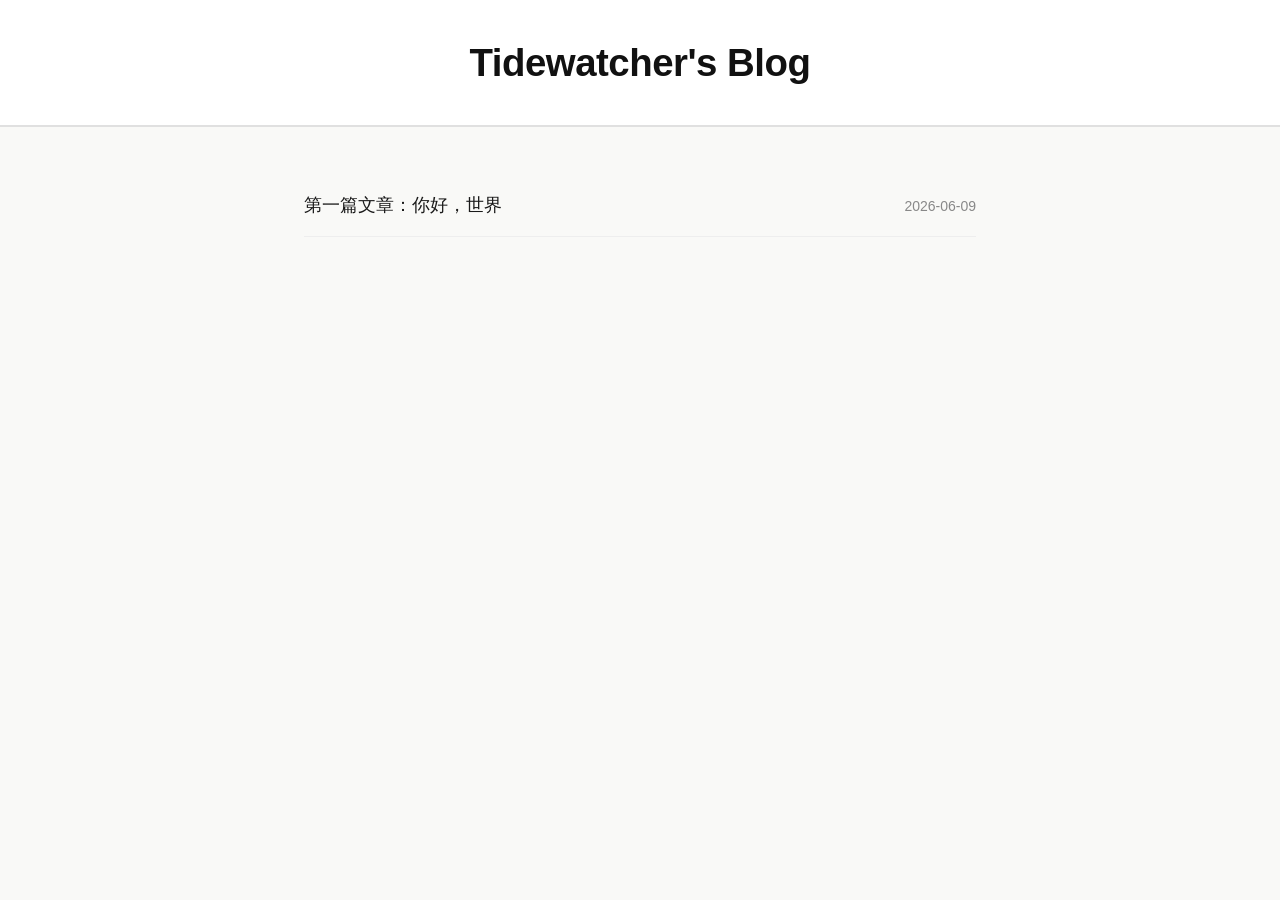
==== index.html @ bd3cb54d "Initial blog setup: homepage, styles, sample post, CF Pages deploy" ====
<!DOCTYPE html>
<html lang="zh-CN">
<head>
  <meta charset="UTF-8">
  <meta name="viewport" content="width=device-width, initial-scale=1.0">
  <title>Tidewatcher's Blog</title>
  <link rel="stylesheet" href="style.css">
</head>
<body>
  <header>
    <h1>Tidewatcher's Blog</h1>
  </header>
  <main>
    <ul id="post-list"></ul>
  </main>
  <script>
    fetch('posts/index.json')
      .then(r => r.json())
      .then(posts => {
        const list = document.getElementById('post-list');
        posts.forEach(post => {
          const li = document.createElement('li');
          const a = document.createElement('a');
          a.href = 'posts/' + post.slug + '.html';
          a.textContent = post.title;
          const date = document.createElement('span');
          date.className = 'date';
          date.textContent = post.date;
          li.appendChild(a);
          li.appendChild(date);
          list.appendChild(li);
        });
      });
  </script>
</body>
</html>
---- style.css ----
* {
  margin: 0;
  padding: 0;
  box-sizing: border-box;
}

body {
  font-family: -apple-system, BlinkMacSystemFont, 'Segoe UI', sans-serif;
  background: #f9f9f7;
  color: #222;
  line-height: 1.6;
}

header {
  background: #fff;
  border-bottom: 2px solid #e0e0e0;
  padding: 32px 0;
  text-align: center;
}

header h1 {
  font-size: 2.4rem;
  font-weight: 700;
  letter-spacing: -0.5px;
  color: #111;
}

main {
  max-width: 720px;
  margin: 48px auto;
  padding: 0 24px;
}

#post-list {
  list-style: none;
}

#post-list li {
  display: flex;
  justify-content: space-between;
  align-items: baseline;
  padding: 16px 0;
  border-bottom: 1px solid #eee;
}

#post-list li a {
  font-size: 1.1rem;
  color: #1a1a1a;
  text-decoration: none;
  font-weight: 500;
}

#post-list li a:hover {
  color: #0066cc;
}

.date {
  font-size: 0.875rem;
  color: #888;
  white-space: nowrap;
  margin-left: 16px;
}

/* Post page */
article {
  max-width: 720px;
  margin: 48px auto;
  padding: 0 24px 80px;
}

article h1 {
  font-size: 2rem;
  margin-bottom: 8px;
}

article .meta {
  color: #888;
  font-size: 0.9rem;
  margin-bottom: 36px;
}

article .content h2 {
  font-size: 1.4rem;
  margin: 32px 0 12px;
}

article .content p {
  margin-bottom: 16px;
}

article .content a {
  color: #0066cc;
}

.back {
  display: inline-block;
  margin-bottom: 32px;
  color: #888;
  text-decoration: none;
  font-size: 0.9rem;
}

.back:hover {
  color: #333;
}
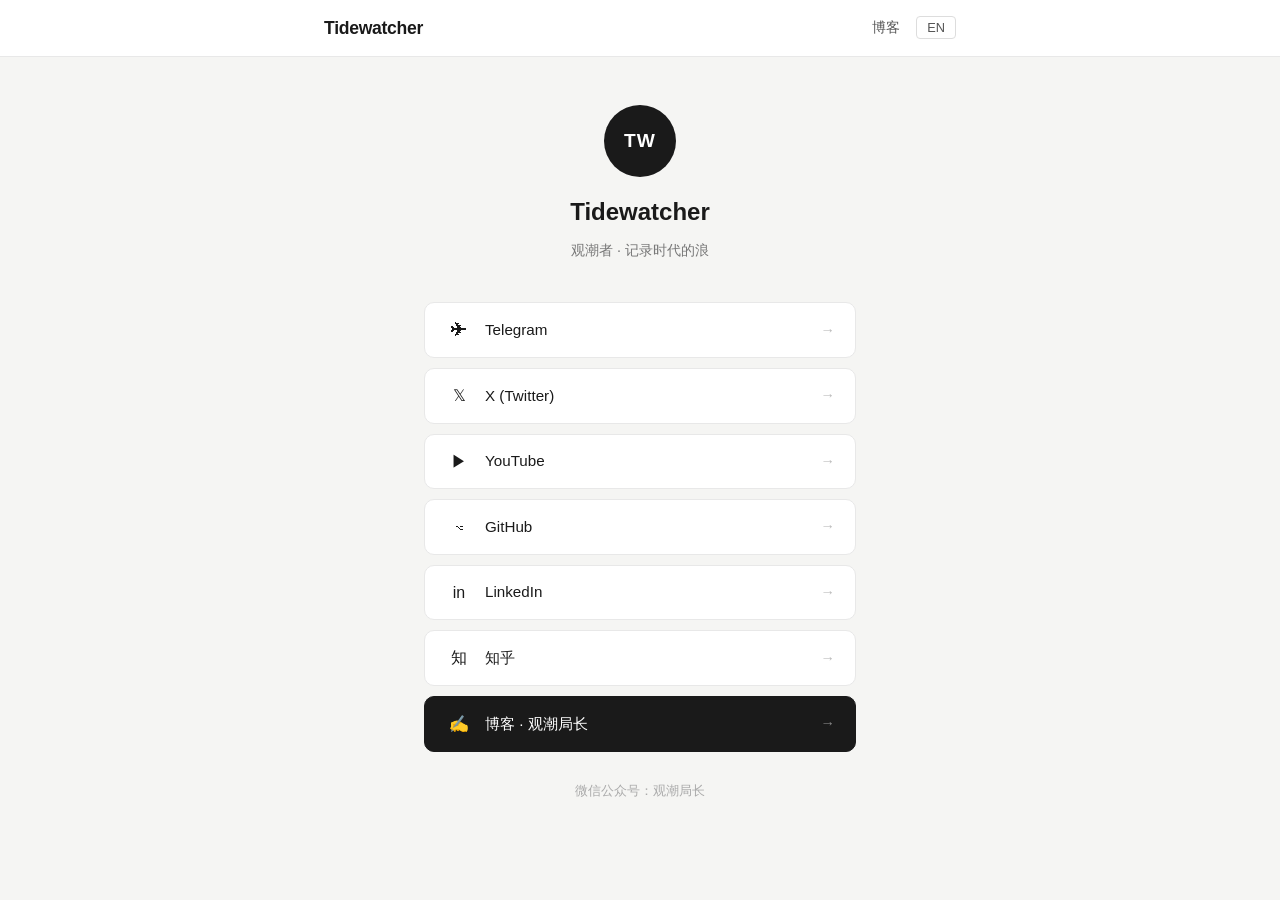
==== commit dbafa312: "Redesign: personal linktree homepage, blog with categories, bilingual support" ====
--- a/index.html
+++ b/index.html
@@ -3,34 +3,68 @@
 <head>
   <meta charset="UTF-8">
   <meta name="viewport" content="width=device-width, initial-scale=1.0">
-  <title>Tidewatcher's Blog</title>
+  <title>Tidewatcher</title>
   <link rel="stylesheet" href="style.css">
 </head>
 <body>
   <header>
-    <h1>Tidewatcher's Blog</h1>
+    <div class="header-inner">
+      <a href="index.html" class="site-title">Tidewatcher</a>
+      <nav>
+        <a href="blog.html" class="nav-link" data-zh="博客" data-en="Blog">博客</a>
+        <button class="lang-toggle" id="langToggle">EN</button>
+      </nav>
+    </div>
   </header>
-  <main>
-    <ul id="post-list"></ul>
+
+  <main class="home-main">
+    <div class="profile">
+      <div class="avatar">TW</div>
+      <h1 class="profile-name">Tidewatcher</h1>
+      <p class="profile-bio" data-zh="观潮者 · 记录时代的浪" data-en="Watching the tides · Chronicling the waves of our times">观潮者 · 记录时代的浪</p>
+    </div>
+
+    <div class="links">
+      <a href="https://t.me/TideWatcher_cao" class="link-card" target="_blank" rel="noopener">
+        <span class="link-icon">✈</span>
+        <span class="link-label">Telegram</span>
+        <span class="link-arrow">→</span>
+      </a>
+      <a href="https://x.com/TideWatcherHQ" class="link-card" target="_blank" rel="noopener">
+        <span class="link-icon">𝕏</span>
+        <span class="link-label">X (Twitter)</span>
+        <span class="link-arrow">→</span>
+      </a>
+      <a href="https://www.youtube.com/@TidewatcherHQ" class="link-card" target="_blank" rel="noopener">
+        <span class="link-icon">▶</span>
+        <span class="link-label">YouTube</span>
+        <span class="link-arrow">→</span>
+      </a>
+      <a href="https://github.com/TideWatcher" class="link-card" target="_blank" rel="noopener">
+        <span class="link-icon">⌥</span>
+        <span class="link-label">GitHub</span>
+        <span class="link-arrow">→</span>
+      </a>
+      <a href="https://www.linkedin.com/in/cousin-cao-590135120/" class="link-card" target="_blank" rel="noopener">
+        <span class="link-icon">in</span>
+        <span class="link-label">LinkedIn</span>
+        <span class="link-arrow">→</span>
+      </a>
+      <a href="https://www.zhihu.com/people/dongfangjiaozhu" class="link-card" target="_blank" rel="noopener">
+        <span class="link-icon">知</span>
+        <span class="link-label" data-zh="知乎" data-en="Zhihu">知乎</span>
+        <span class="link-arrow">→</span>
+      </a>
+      <a href="blog.html" class="link-card link-card--blog">
+        <span class="link-icon">✍</span>
+        <span class="link-label" data-zh="博客 · 观潮局长" data-en="Blog · Tidewatcher">博客 · 观潮局长</span>
+        <span class="link-arrow">→</span>
+      </a>
+    </div>
+
+    <p class="wechat-note" data-zh="微信公众号：观潮局长" data-en="WeChat Official Account: 观潮局长">微信公众号：观潮局长</p>
   </main>
-  <script>
-    fetch('posts/index.json')
-      .then(r => r.json())
-      .then(posts => {
-        const list = document.getElementById('post-list');
-        posts.forEach(post => {
-          const li = document.createElement('li');
-          const a = document.createElement('a');
-          a.href = 'posts/' + post.slug + '.html';
-          a.textContent = post.title;
-          const date = document.createElement('span');
-          date.className = 'date';
-          date.textContent = post.date;
-          li.appendChild(a);
-          li.appendChild(date);
-          list.appendChild(li);
-        });
-      });
-  </script>
+
+  <script src="lang.js"></script>
 </body>
 </html>
--- a/style.css
+++ b/style.css
@@ -5,30 +5,216 @@
 }
 
 body {
-  font-family: -apple-system, BlinkMacSystemFont, 'Segoe UI', sans-serif;
-  background: #f9f9f7;
-  color: #222;
+  font-family: -apple-system, BlinkMacSystemFont, 'Segoe UI', 'PingFang SC', 'Hiragino Sans GB', sans-serif;
+  background: #f5f5f3;
+  color: #1a1a1a;
   line-height: 1.6;
-}
-
+  min-height: 100vh;
+}
+
+/* ── Header ── */
 header {
   background: #fff;
-  border-bottom: 2px solid #e0e0e0;
-  padding: 32px 0;
+  border-bottom: 1px solid #e8e8e8;
+  position: sticky;
+  top: 0;
+  z-index: 100;
+}
+
+.header-inner {
+  max-width: 680px;
+  margin: 0 auto;
+  padding: 0 24px;
+  height: 56px;
+  display: flex;
+  align-items: center;
+  justify-content: space-between;
+}
+
+.site-title {
+  font-size: 1.1rem;
+  font-weight: 700;
+  color: #1a1a1a;
+  text-decoration: none;
+  letter-spacing: -0.3px;
+}
+
+nav {
+  display: flex;
+  align-items: center;
+  gap: 16px;
+}
+
+.nav-link {
+  font-size: 0.9rem;
+  color: #555;
+  text-decoration: none;
+}
+
+.nav-link:hover,
+.nav-link--active {
+  color: #1a1a1a;
+}
+
+.lang-toggle {
+  background: none;
+  border: 1px solid #ddd;
+  border-radius: 4px;
+  padding: 3px 10px;
+  font-size: 0.8rem;
+  color: #555;
+  cursor: pointer;
+  transition: border-color 0.15s, color 0.15s;
+}
+
+.lang-toggle:hover {
+  border-color: #999;
+  color: #1a1a1a;
+}
+
+/* ── Home / Linktree ── */
+.home-main {
+  max-width: 480px;
+  margin: 0 auto;
+  padding: 48px 24px 80px;
   text-align: center;
 }
 
-header h1 {
-  font-size: 2.4rem;
-  font-weight: 700;
-  letter-spacing: -0.5px;
-  color: #111;
-}
-
-main {
+.profile {
+  margin-bottom: 40px;
+}
+
+.avatar {
+  width: 72px;
+  height: 72px;
+  background: #1a1a1a;
+  color: #fff;
+  border-radius: 50%;
+  display: flex;
+  align-items: center;
+  justify-content: center;
+  font-size: 1.2rem;
+  font-weight: 700;
+  margin: 0 auto 16px;
+  letter-spacing: 1px;
+}
+
+.profile-name {
+  font-size: 1.5rem;
+  font-weight: 700;
+  margin-bottom: 8px;
+}
+
+.profile-bio {
+  font-size: 0.9rem;
+  color: #777;
+}
+
+.links {
+  display: flex;
+  flex-direction: column;
+  gap: 10px;
+  margin-bottom: 28px;
+}
+
+.link-card {
+  display: flex;
+  align-items: center;
+  background: #fff;
+  border: 1px solid #e8e8e8;
+  border-radius: 10px;
+  padding: 14px 20px;
+  text-decoration: none;
+  color: #1a1a1a;
+  transition: border-color 0.15s, transform 0.1s, box-shadow 0.15s;
+}
+
+.link-card:hover {
+  border-color: #bbb;
+  transform: translateY(-1px);
+  box-shadow: 0 4px 12px rgba(0,0,0,0.07);
+}
+
+.link-card--blog {
+  background: #1a1a1a;
+  color: #fff;
+  border-color: #1a1a1a;
+}
+
+.link-card--blog:hover {
+  background: #333;
+  border-color: #333;
+}
+
+.link-icon {
+  width: 28px;
+  font-size: 1rem;
+  text-align: center;
+  flex-shrink: 0;
+}
+
+.link-label {
+  flex: 1;
+  text-align: left;
+  margin-left: 12px;
+  font-size: 0.95rem;
+  font-weight: 500;
+}
+
+.link-arrow {
+  color: #bbb;
+  font-size: 0.9rem;
+}
+
+.link-card--blog .link-arrow {
+  color: #888;
+}
+
+.wechat-note {
+  font-size: 0.82rem;
+  color: #aaa;
+}
+
+/* ── Blog ── */
+.blog-main {
   max-width: 720px;
-  margin: 48px auto;
-  padding: 0 24px;
+  margin: 0 auto;
+  padding: 40px 24px 80px;
+}
+
+.blog-title {
+  font-size: 1.6rem;
+  font-weight: 700;
+  margin-bottom: 28px;
+}
+
+.category-tabs {
+  display: flex;
+  gap: 8px;
+  flex-wrap: wrap;
+  margin-bottom: 32px;
+}
+
+.tab {
+  background: none;
+  border: 1px solid #ddd;
+  border-radius: 20px;
+  padding: 5px 16px;
+  font-size: 0.875rem;
+  color: #555;
+  cursor: pointer;
+  transition: all 0.15s;
+}
+
+.tab:hover {
+  border-color: #999;
+  color: #1a1a1a;
+}
+
+.tab.active {
+  background: #1a1a1a;
+  border-color: #1a1a1a;
+  color: #fff;
 }
 
 #post-list {
@@ -37,69 +223,77 @@
 
 #post-list li {
   display: flex;
-  justify-content: space-between;
   align-items: baseline;
+  gap: 12px;
   padding: 16px 0;
   border-bottom: 1px solid #eee;
 }
 
+.post-cat {
+  font-size: 0.75rem;
+  color: #fff;
+  background: #555;
+  border-radius: 3px;
+  padding: 2px 7px;
+  white-space: nowrap;
+  flex-shrink: 0;
+}
+
 #post-list li a {
-  font-size: 1.1rem;
+  flex: 1;
+  font-size: 1rem;
   color: #1a1a1a;
   text-decoration: none;
   font-weight: 500;
 }
 
 #post-list li a:hover {
-  color: #0066cc;
+  color: #0055cc;
 }
 
 .date {
-  font-size: 0.875rem;
-  color: #888;
+  font-size: 0.82rem;
+  color: #aaa;
   white-space: nowrap;
-  margin-left: 16px;
-}
-
-/* Post page */
+  flex-shrink: 0;
+}
+
+/* ── Post page ── */
 article {
   max-width: 720px;
-  margin: 48px auto;
-  padding: 0 24px 80px;
-}
-
-article h1 {
-  font-size: 2rem;
-  margin-bottom: 8px;
-}
-
-article .meta {
-  color: #888;
-  font-size: 0.9rem;
-  margin-bottom: 36px;
-}
-
-article .content h2 {
-  font-size: 1.4rem;
-  margin: 32px 0 12px;
-}
-
-article .content p {
-  margin-bottom: 16px;
-}
-
-article .content a {
-  color: #0066cc;
+  margin: 0 auto;
+  padding: 40px 24px 80px;
 }
 
 .back {
   display: inline-block;
-  margin-bottom: 32px;
-  color: #888;
-  text-decoration: none;
-  font-size: 0.9rem;
-}
-
-.back:hover {
-  color: #333;
-}
+  margin-bottom: 28px;
+  color: #999;
+  text-decoration: none;
+  font-size: 0.875rem;
+}
+
+.back:hover { color: #333; }
+
+article h1 {
+  font-size: 1.8rem;
+  line-height: 1.3;
+  margin-bottom: 8px;
+}
+
+article .meta {
+  color: #aaa;
+  font-size: 0.85rem;
+  margin-bottom: 36px;
+}
+
+article .content p {
+  margin-bottom: 18px;
+  font-size: 1rem;
+  line-height: 1.8;
+}
+
+article .content h2 {
+  font-size: 1.3rem;
+  margin: 32px 0 12px;
+}
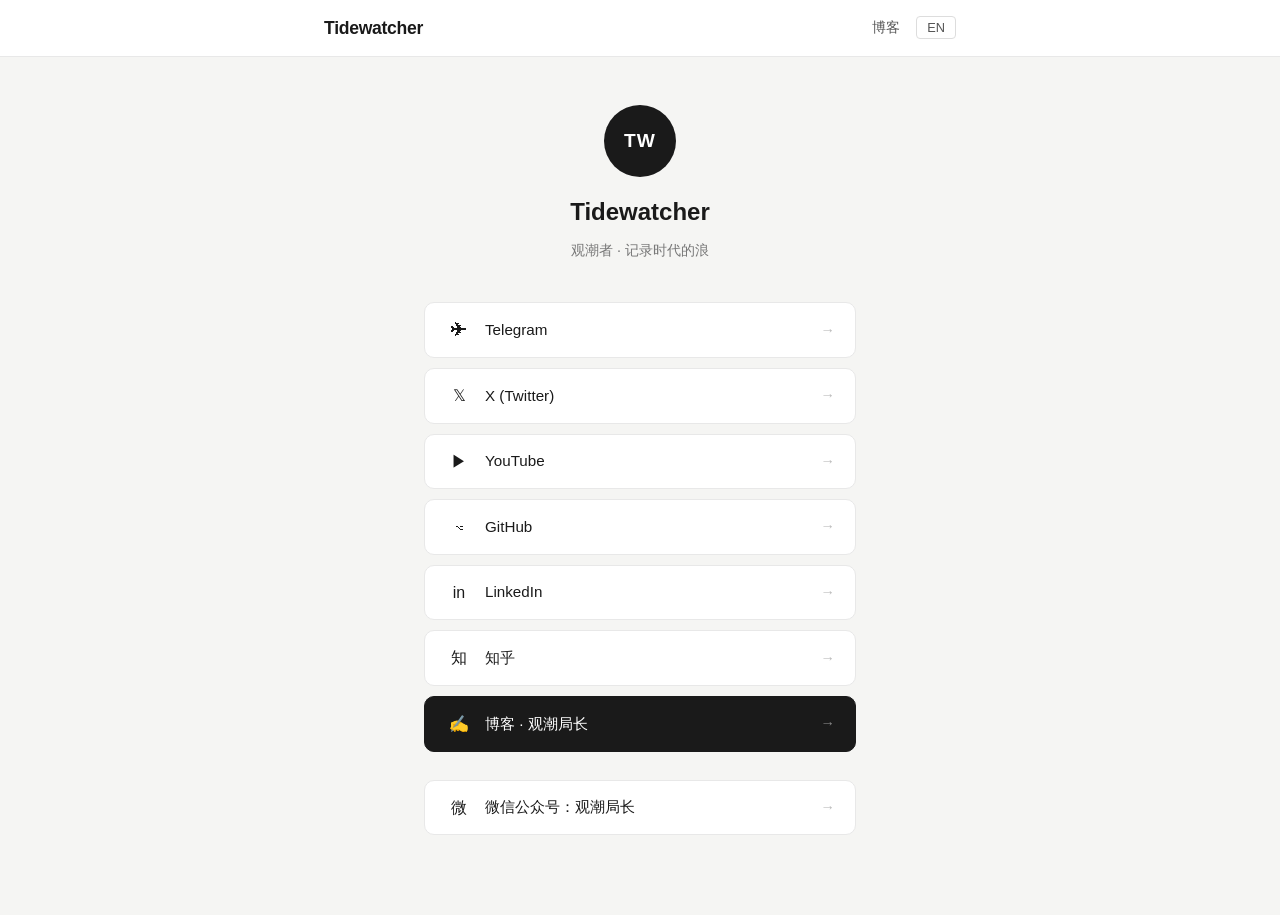
==== commit e9df7e87: "Add WeChat public account link" ====
--- a/index.html
+++ b/index.html
@@ -62,7 +62,11 @@
       </a>
     </div>
 
-    <p class="wechat-note" data-zh="微信公众号：观潮局长" data-en="WeChat Official Account: 观潮局长">微信公众号：观潮局长</p>
+      <a href="https://mp.weixin.qq.com/s/g0r8I38oZg65NjatZkX4iQ" class="link-card" target="_blank" rel="noopener">
+        <span class="link-icon">微</span>
+        <span class="link-label" data-zh="微信公众号：观潮局长" data-en="WeChat: 观潮局长">微信公众号：观潮局长</span>
+        <span class="link-arrow">→</span>
+      </a>
   </main>
 
   <script src="lang.js"></script>
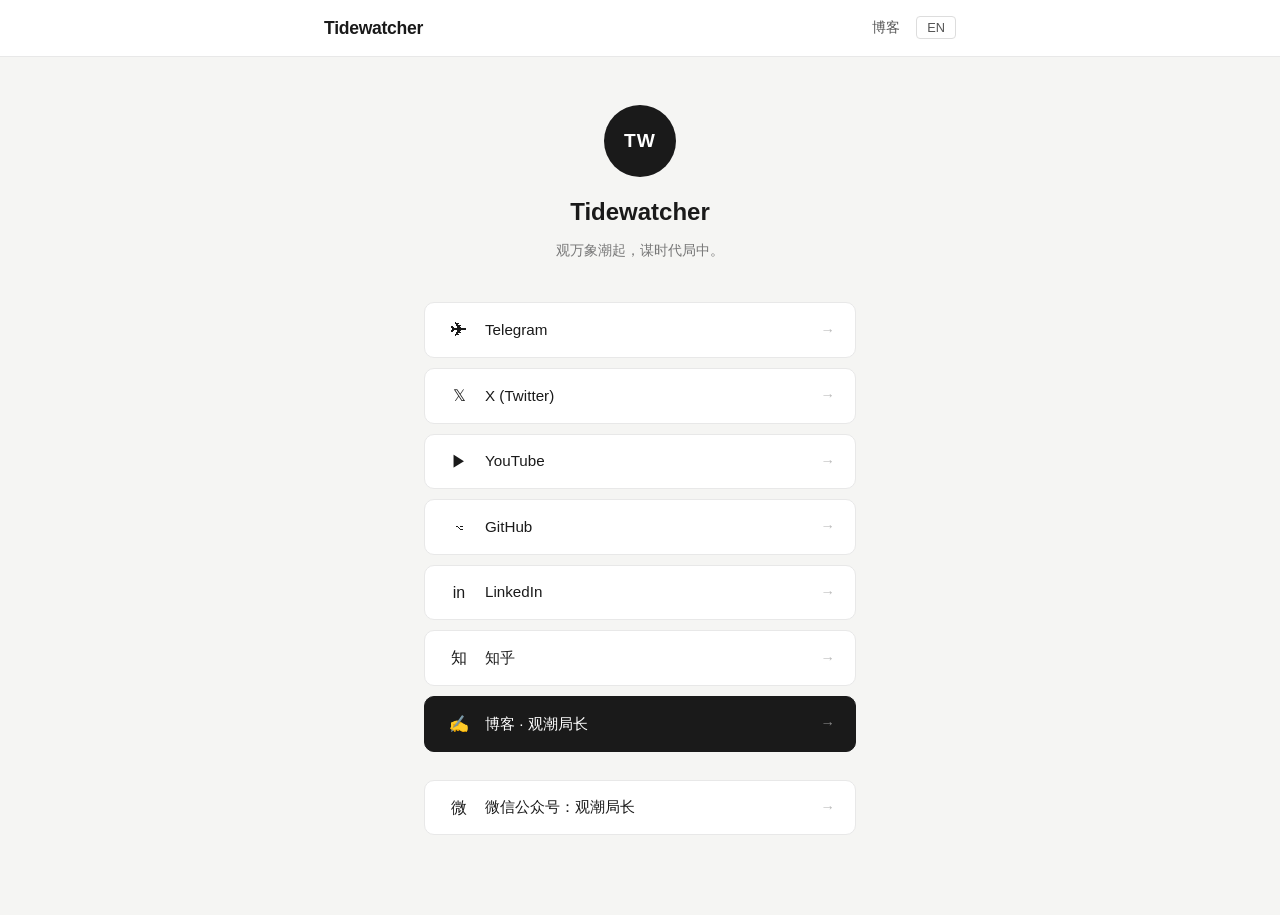
==== commit 5045d611: "Update profile tagline" ====
--- a/index.html
+++ b/index.html
@@ -21,7 +21,7 @@
     <div class="profile">
       <div class="avatar">TW</div>
       <h1 class="profile-name">Tidewatcher</h1>
-      <p class="profile-bio" data-zh="观潮者 · 记录时代的浪" data-en="Watching the tides · Chronicling the waves of our times">观潮者 · 记录时代的浪</p>
+      <p class="profile-bio" data-zh="观万象潮起，谋时代局中。" data-en="Charting the Tides, Mastering the Game.">观万象潮起，谋时代局中。</p>
     </div>
 
     <div class="links">
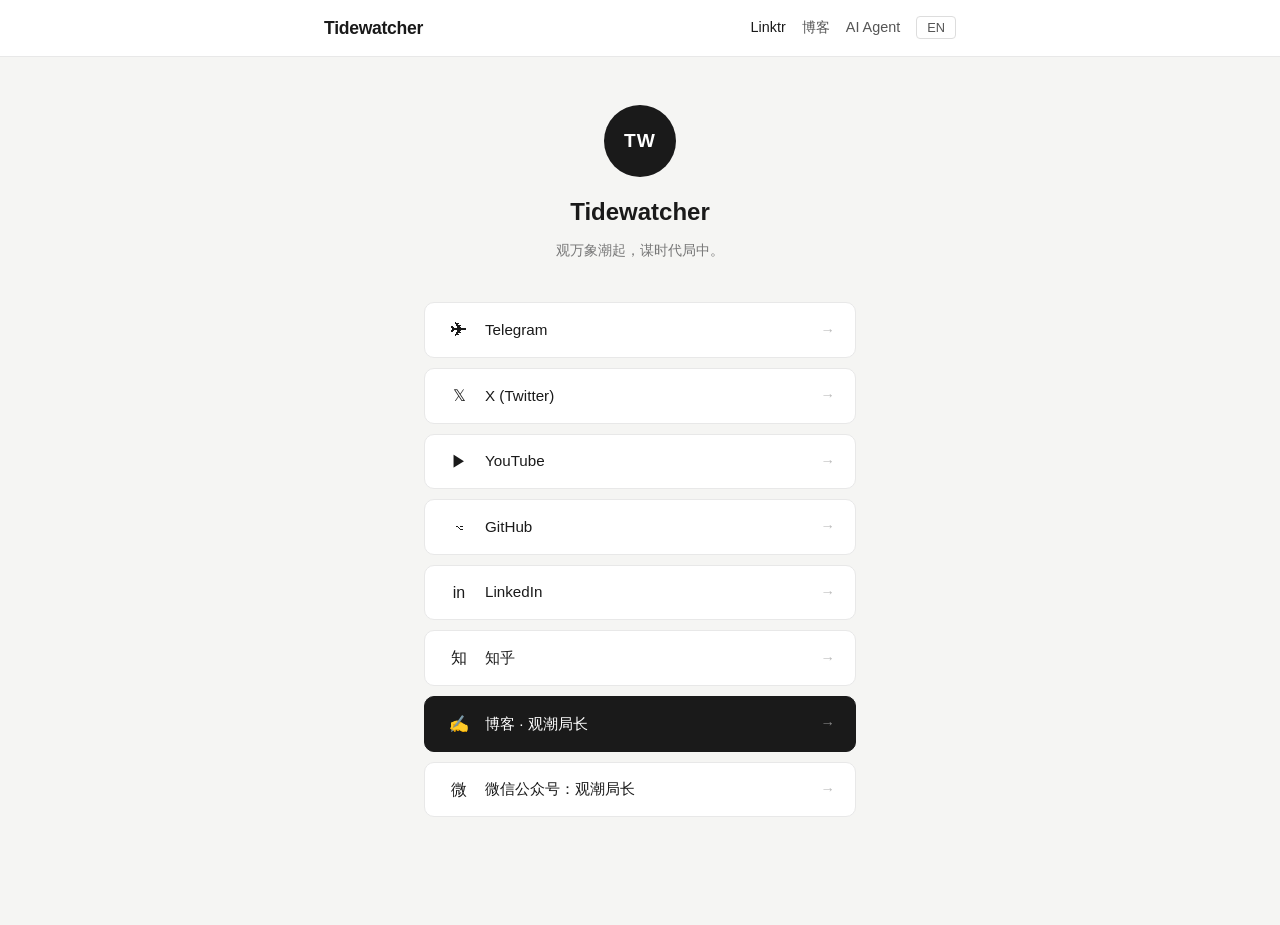
==== commit 282546fa: "Add AI Agent page with CryptoWrite; update nav to 3 items across all pages" ====
--- a/index.html
+++ b/index.html
@@ -11,7 +11,9 @@
     <div class="header-inner">
       <a href="index.html" class="site-title">Tidewatcher</a>
       <nav>
+        <a href="index.html" class="nav-link nav-link--active" data-zh="Linktr" data-en="Linktr">Linktr</a>
         <a href="blog.html" class="nav-link" data-zh="博客" data-en="Blog">博客</a>
+        <a href="agents.html" class="nav-link" data-zh="AI Agent" data-en="AI Agent">AI Agent</a>
         <button class="lang-toggle" id="langToggle">EN</button>
       </nav>
     </div>
@@ -60,13 +62,12 @@
         <span class="link-label" data-zh="博客 · 观潮局长" data-en="Blog · Tidewatcher">博客 · 观潮局长</span>
         <span class="link-arrow">→</span>
       </a>
-    </div>
-
       <a href="https://mp.weixin.qq.com/s/g0r8I38oZg65NjatZkX4iQ" class="link-card" target="_blank" rel="noopener">
         <span class="link-icon">微</span>
         <span class="link-label" data-zh="微信公众号：观潮局长" data-en="WeChat: 观潮局长">微信公众号：观潮局长</span>
         <span class="link-arrow">→</span>
       </a>
+    </div>
   </main>
 
   <script src="lang.js"></script>
--- a/style.css
+++ b/style.css
@@ -297,3 +297,80 @@
   font-size: 1.3rem;
   margin: 32px 0 12px;
 }
+
+/* ── Agents ── */
+.agents-main {
+  max-width: 720px;
+  margin: 0 auto;
+  padding: 40px 24px 80px;
+}
+
+.agents-title {
+  font-size: 1.6rem;
+  font-weight: 700;
+  margin-bottom: 8px;
+}
+
+.agents-desc {
+  color: #888;
+  font-size: 0.9rem;
+  margin-bottom: 36px;
+}
+
+.agent-list {
+  display: flex;
+  flex-direction: column;
+  gap: 16px;
+}
+
+.agent-card {
+  display: block;
+  background: #fff;
+  border: 1px solid #e8e8e8;
+  border-radius: 12px;
+  padding: 20px 24px;
+  text-decoration: none;
+  color: #1a1a1a;
+  transition: border-color 0.15s, transform 0.1s, box-shadow 0.15s;
+}
+
+.agent-card:hover {
+  border-color: #bbb;
+  transform: translateY(-1px);
+  box-shadow: 0 4px 12px rgba(0,0,0,0.07);
+}
+
+.agent-header {
+  display: flex;
+  align-items: center;
+  gap: 10px;
+  margin-bottom: 10px;
+}
+
+.agent-icon {
+  font-size: 1.1rem;
+  color: #555;
+}
+
+.agent-name {
+  font-size: 1.1rem;
+  font-weight: 600;
+  flex: 1;
+}
+
+.agent-arrow {
+  color: #bbb;
+}
+
+.agent-desc {
+  font-size: 0.9rem;
+  color: #666;
+  line-height: 1.6;
+  margin-bottom: 12px;
+}
+
+.agent-url {
+  font-size: 0.8rem;
+  color: #aaa;
+  font-family: monospace;
+}
